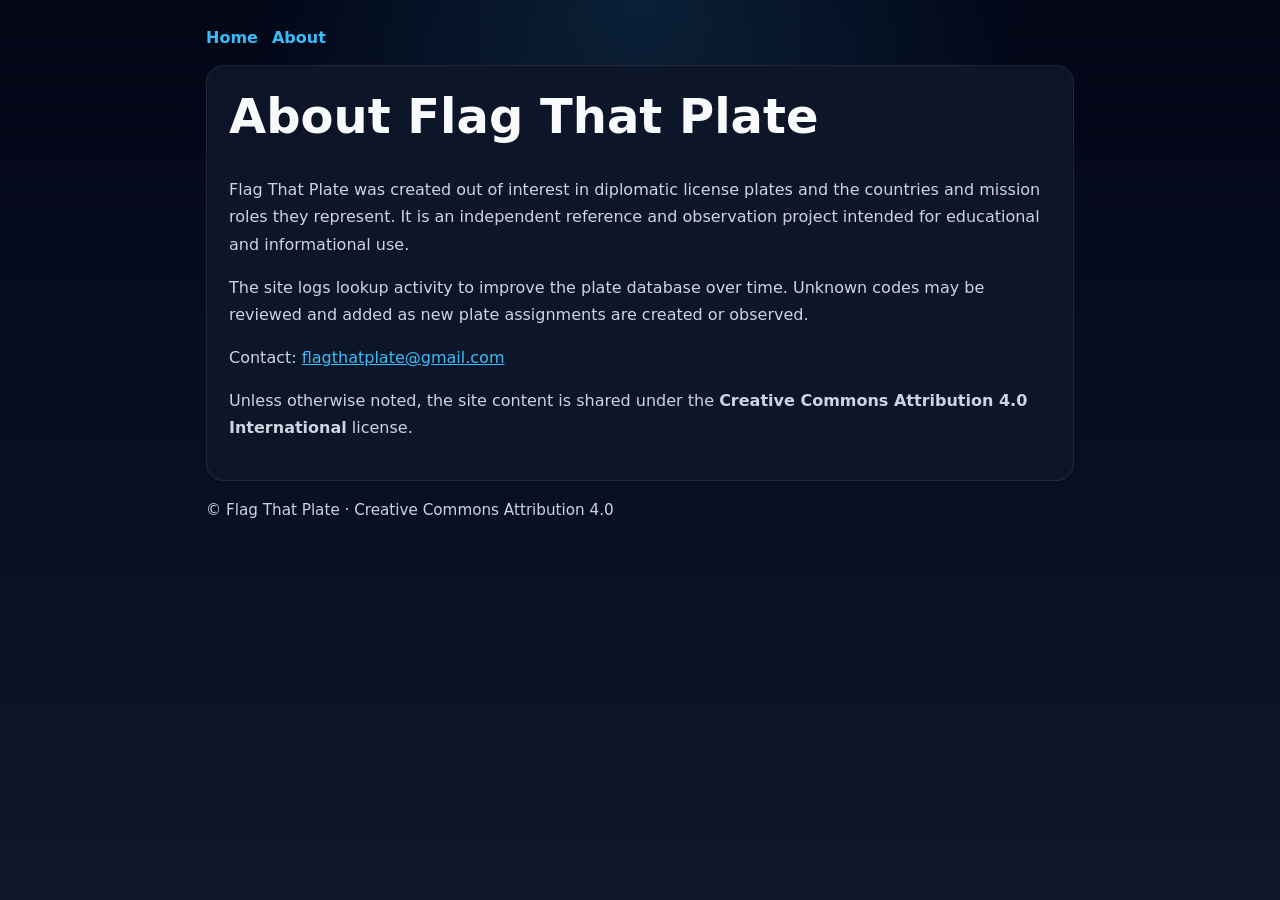
==== about.html @ 2c677496 "Create about.html" ====
<!DOCTYPE html>
<html lang="en">
<head>
  <meta charset="UTF-8" />
  <meta name="viewport" content="width=device-width, initial-scale=1.0" />
  <title>About · Flag That Plate</title>
  <link rel="icon" type="image/png" href="/icon.png" />
  <style>
    :root {
      --bg-1: #020617;
      --bg-2: #0f172a;
      --panel: rgba(15, 23, 42, 0.9);
      --border: rgba(255,255,255,0.08);
      --text: #f8fafc;
      --muted: #cbd5e1;
      --accent: #38bdf8;
      --radius: 18px;
    }
    * { box-sizing: border-box; }
    body {
      margin: 0;
      font-family: Inter, system-ui, Arial, sans-serif;
      color: var(--text);
      background:
        radial-gradient(circle at top, rgba(56,189,248,0.14), transparent 35%),
        linear-gradient(180deg, var(--bg-1) 0%, var(--bg-2) 100%);
      min-height: 100vh;
    }
    .wrap {
      width: min(100%, 900px);
      margin: 0 auto;
      padding: 28px 16px 40px;
    }
    .nav {
      display: flex;
      gap: 14px;
      margin-bottom: 18px;
    }
    .nav a {
      color: var(--accent);
      text-decoration: none;
      font-weight: 600;
    }
    .card {
      background: var(--panel);
      border: 1px solid var(--border);
      border-radius: var(--radius);
      padding: 22px;
    }
    h1 {
      margin-top: 0;
      font-size: clamp(2rem, 4vw, 3rem);
    }
    p, li {
      color: var(--muted);
      line-height: 1.7;
    }
    footer {
      margin-top: 20px;
      color: var(--muted);
      font-size: 0.95rem;
    }
    a { color: var(--accent); }
  </style>
</head>
<body>
  <div class="wrap">
    <div class="nav">
      <a href="/">Home</a>
      <a href="/about.html">About</a>
    </div>

    <div class="card">
      <h1>About Flag That Plate</h1>
      <p>
        Flag That Plate was created out of interest in diplomatic license plates and the
        countries and mission roles they represent. It is an independent reference and
        observation project intended for educational and informational use.
      </p>
      <p>
        The site logs lookup activity to improve the plate database over time. Unknown codes
        may be reviewed and added as new plate assignments are created or observed.
      </p>
      <p>
        Contact: <a href="mailto:flagthatplate@gmail.com">flagthatplate@gmail.com</a>
      </p>
      <p>
        Unless otherwise noted, the site content is shared under the
        <strong>Creative Commons Attribution 4.0 International</strong> license.
      </p>
    </div>

    <footer>
      © Flag That Plate · Creative Commons Attribution 4.0
    </footer>
  </div>
</body>
</html>
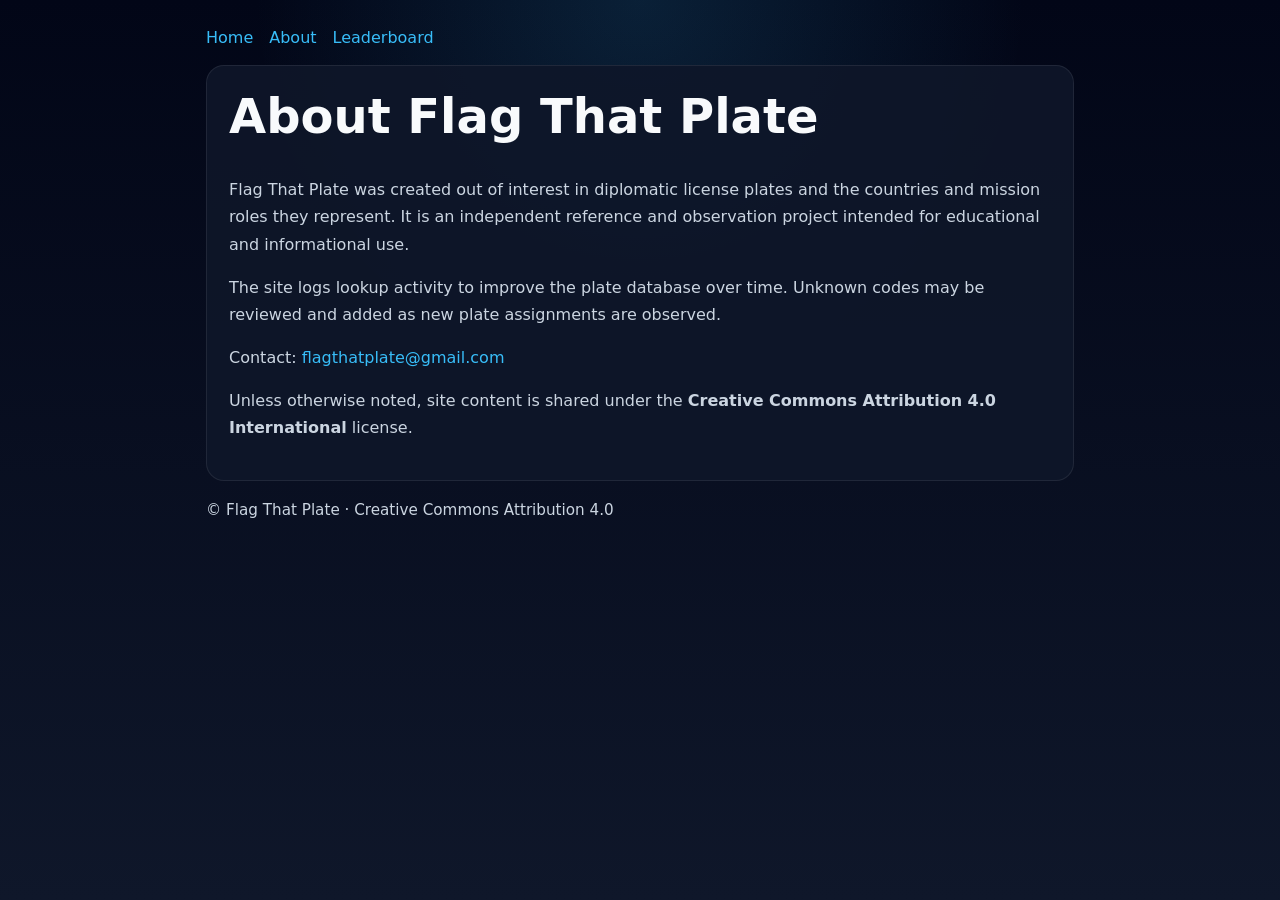
==== commit 79a898e5: "Update about.html" ====
--- a/about.html
+++ b/about.html
@@ -16,7 +16,9 @@
       --accent: #38bdf8;
       --radius: 18px;
     }
+
     * { box-sizing: border-box; }
+
     body {
       margin: 0;
       font-family: Inter, system-ui, Arial, sans-serif;
@@ -26,41 +28,47 @@
         linear-gradient(180deg, var(--bg-1) 0%, var(--bg-2) 100%);
       min-height: 100vh;
     }
+
     .wrap {
       width: min(100%, 900px);
       margin: 0 auto;
       padding: 28px 16px 40px;
     }
+
     .nav {
       display: flex;
-      gap: 14px;
+      gap: 16px;
       margin-bottom: 18px;
+      flex-wrap: wrap;
     }
-    .nav a {
+
+    .nav a, a {
       color: var(--accent);
       text-decoration: none;
-      font-weight: 600;
     }
+
     .card {
       background: var(--panel);
       border: 1px solid var(--border);
       border-radius: var(--radius);
       padding: 22px;
     }
+
     h1 {
       margin-top: 0;
       font-size: clamp(2rem, 4vw, 3rem);
     }
-    p, li {
+
+    p {
       color: var(--muted);
       line-height: 1.7;
     }
+
     footer {
       margin-top: 20px;
       color: var(--muted);
       font-size: 0.95rem;
     }
-    a { color: var(--accent); }
   </style>
 </head>
 <body>
@@ -68,6 +76,7 @@
     <div class="nav">
       <a href="/">Home</a>
       <a href="/about.html">About</a>
+      <a href="/leaderboard.html">Leaderboard</a>
     </div>
 
     <div class="card">
@@ -79,13 +88,13 @@
       </p>
       <p>
         The site logs lookup activity to improve the plate database over time. Unknown codes
-        may be reviewed and added as new plate assignments are created or observed.
+        may be reviewed and added as new plate assignments are observed.
       </p>
       <p>
         Contact: <a href="mailto:flagthatplate@gmail.com">flagthatplate@gmail.com</a>
       </p>
       <p>
-        Unless otherwise noted, the site content is shared under the
+        Unless otherwise noted, site content is shared under the
         <strong>Creative Commons Attribution 4.0 International</strong> license.
       </p>
     </div>
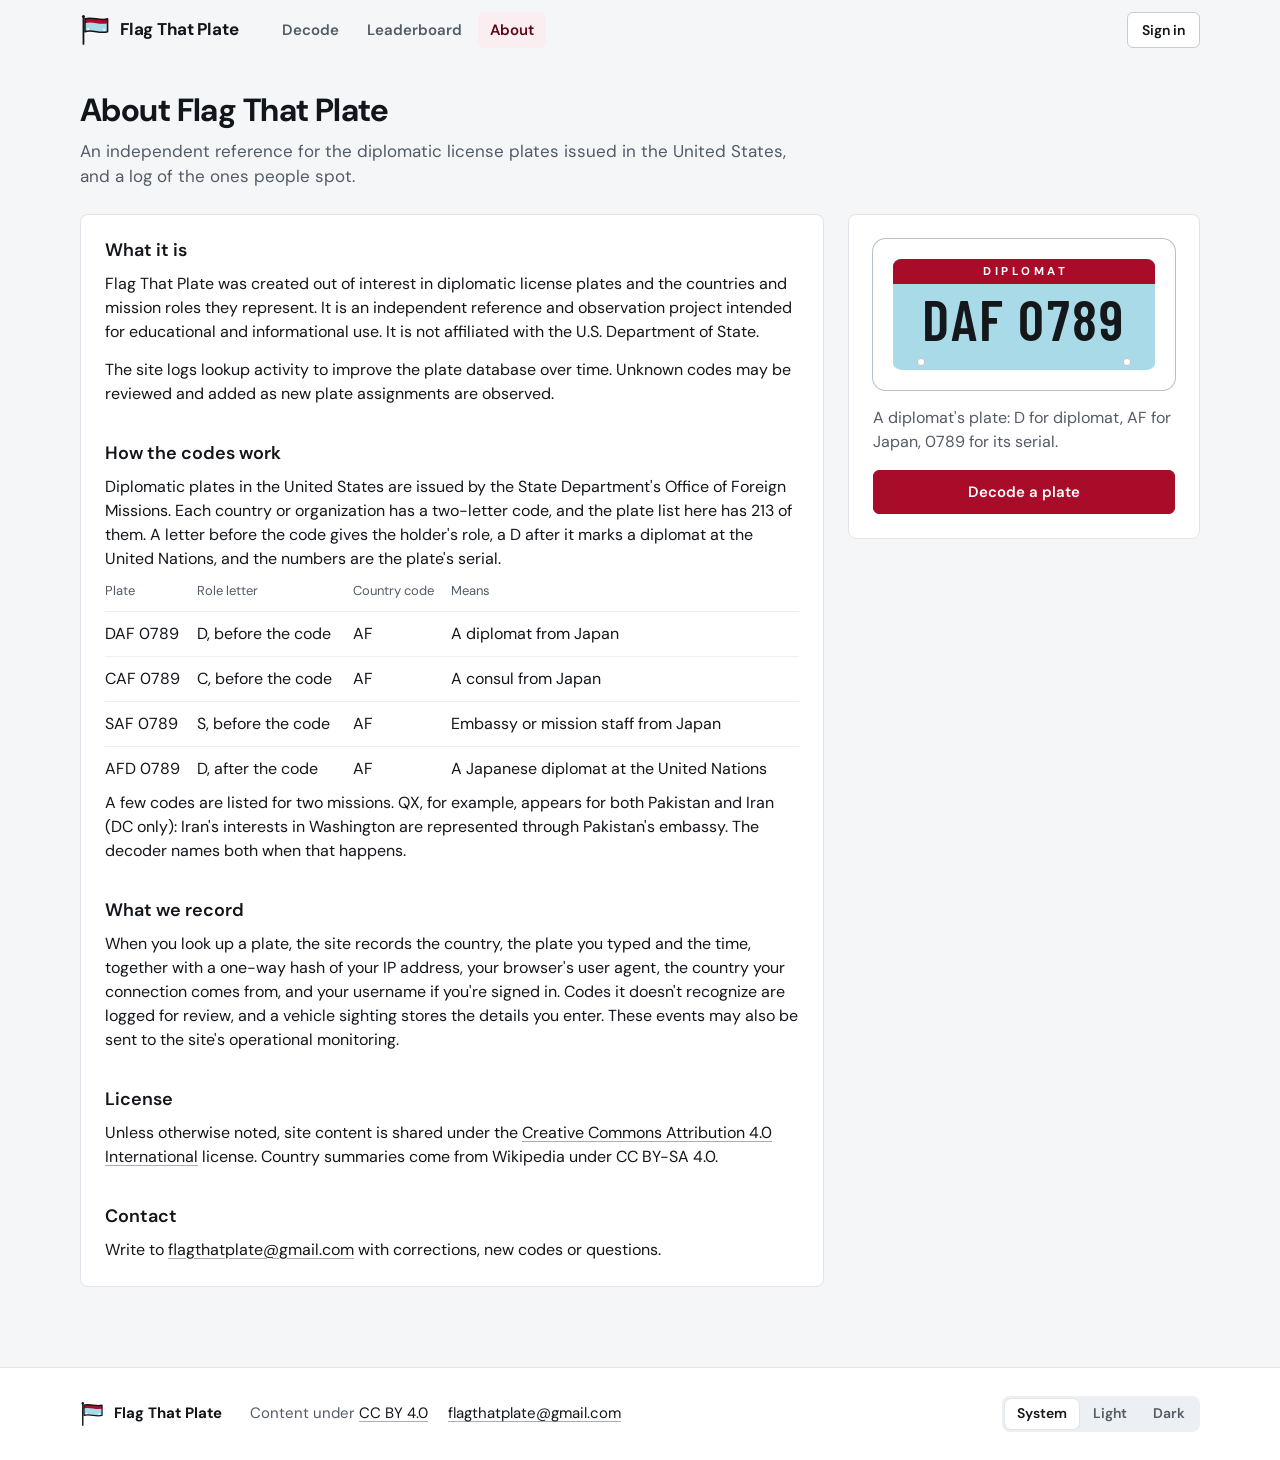
==== commit 93f97d76: "Add files via upload" ====
--- a/about.html
+++ b/about.html
@@ -1,107 +1,128 @@
 <!DOCTYPE html>
 <html lang="en">
 <head>
-  <meta charset="UTF-8" />
-  <meta name="viewport" content="width=device-width, initial-scale=1.0" />
+  <meta charset="utf-8">
+  <meta name="viewport" content="width=device-width, initial-scale=1, viewport-fit=cover">
   <title>About · Flag That Plate</title>
-  <link rel="icon" type="image/png" href="/icon.png" />
-  <style>
-    :root {
-      --bg-1: #020617;
-      --bg-2: #0f172a;
-      --panel: rgba(15, 23, 42, 0.9);
-      --border: rgba(255,255,255,0.08);
-      --text: #f8fafc;
-      --muted: #cbd5e1;
-      --accent: #38bdf8;
-      --radius: 18px;
-    }
-
-    * { box-sizing: border-box; }
-
-    body {
-      margin: 0;
-      font-family: Inter, system-ui, Arial, sans-serif;
-      color: var(--text);
-      background:
-        radial-gradient(circle at top, rgba(56,189,248,0.14), transparent 35%),
-        linear-gradient(180deg, var(--bg-1) 0%, var(--bg-2) 100%);
-      min-height: 100vh;
-    }
-
-    .wrap {
-      width: min(100%, 900px);
-      margin: 0 auto;
-      padding: 28px 16px 40px;
-    }
-
-    .nav {
-      display: flex;
-      gap: 16px;
-      margin-bottom: 18px;
-      flex-wrap: wrap;
-    }
-
-    .nav a, a {
-      color: var(--accent);
-      text-decoration: none;
-    }
-
-    .card {
-      background: var(--panel);
-      border: 1px solid var(--border);
-      border-radius: var(--radius);
-      padding: 22px;
-    }
-
-    h1 {
-      margin-top: 0;
-      font-size: clamp(2rem, 4vw, 3rem);
-    }
-
-    p {
-      color: var(--muted);
-      line-height: 1.7;
-    }
-
-    footer {
-      margin-top: 20px;
-      color: var(--muted);
-      font-size: 0.95rem;
-    }
-  </style>
+  <meta name="description" content="How U.S. diplomatic license plate codes work, what Flag That Plate records when you look one up, and how to get in touch.">
+  <meta name="theme-color" media="(prefers-color-scheme: light)" content="#f4f6f8">
+  <meta name="theme-color" media="(prefers-color-scheme: dark)" content="#0d0e10">
+  <meta name="color-scheme" content="light dark">
+  <link rel="icon" type="image/png" sizes="32x32" href="/assets/img/favicon-32.png">
+  <link rel="icon" type="image/png" sizes="192x192" href="/assets/img/icon-192.png">
+  <link rel="apple-touch-icon" href="/assets/img/apple-touch-icon.png">
+  <meta property="og:type" content="article">
+  <meta property="og:site_name" content="Flag That Plate">
+  <meta property="og:title" content="About · Flag That Plate">
+  <meta property="og:image" content="https://platethatflag.pages.dev/assets/img/og-plate.jpg">
+  <link rel="preconnect" href="https://fonts.googleapis.com">
+  <link rel="preconnect" href="https://fonts.gstatic.com" crossorigin>
+  <link rel="stylesheet" href="https://fonts.googleapis.com/css2?family=Barlow+Condensed:wght@600&family=DM+Sans:wght@400;600;700&display=swap">
+  <link rel="stylesheet" href="/assets/css/site.css">
+  <script>(function () { try { var t = localStorage.getItem("ptf-theme"); if (t === "light" || t === "dark") document.documentElement.setAttribute("data-theme", t); } catch (e) {} })();</script>
+  <script type="module" src="/assets/js/about.js"></script>
 </head>
 <body>
-  <div class="wrap">
-    <div class="nav">
-      <a href="/">Home</a>
-      <a href="/about.html">About</a>
-      <a href="/leaderboard.html">Leaderboard</a>
+  <a class="skip-link" href="#main">Skip to content</a>
+
+  <header class="topbar">
+    <div class="column topbar__inner">
+      <a class="brand" href="/" aria-label="Flag That Plate, home">
+        <svg class="brand__mark" viewBox="4.5 3.5 58 58.5" width="30" height="30" aria-hidden="true" focusable="false"><path class="mark__field" d="M14 11C29 6.5 43 15.5 58 11V36C43 40.5 29 31.5 14 36Z"/><path class="mark__band" d="M14 11C29 6.5 43 15.5 58 11V19.5C43 24 29 15 14 19.5Z"/><path class="mark__line" d="M14 11C29 6.5 43 15.5 58 11V36C43 40.5 29 31.5 14 36Z"/><circle class="mark__bolt" cx="20.5" cy="31" r="2.1"/><circle class="mark__bolt" cx="51.5" cy="32.4" r="2.1"/><path class="mark__pole" d="M11 9V60"/><circle class="mark__finial" cx="11" cy="6.5" r="3"/></svg>
+        <span>Flag That Plate</span>
+      </a>
+      <nav class="nav" aria-label="Main">
+        <a href="/">Decode</a>
+        <a href="/leaderboard.html">Leaderboard</a>
+        <a href="/about.html" aria-current="page">About</a>
+      </nav>
+      <div class="account" data-account></div>
+      <button class="btn btn--quiet btn--icon menu-button" type="button" aria-expanded="false" aria-controls="menu-sheet" aria-label="Open menu">
+        <svg viewBox="0 0 24 24" fill="none" stroke="currentColor" stroke-width="1.6" stroke-linecap="round" aria-hidden="true"><path d="M4 7h16M4 12h16M4 17h16"/></svg>
+      </button>
+    </div>
+    <div class="sheet" id="menu-sheet">
+      <nav class="nav" aria-label="Main">
+        <a href="/">Decode</a>
+        <a href="/leaderboard.html">Leaderboard</a>
+        <a href="/about.html" aria-current="page">About</a>
+      </nav>
+      <div class="sheet__account" data-account-sheet></div>
+    </div>
+  </header>
+  <div class="scrim" data-scrim></div>
+
+  <main id="main" class="column">
+    <div class="page-head">
+      <h1 class="title">About Flag That Plate</h1>
+      <p class="lead">An independent reference for the diplomatic license plates issued in the United States, and a log of the ones people spot.</p>
     </div>
 
-    <div class="card">
-      <h1>About Flag That Plate</h1>
-      <p>
-        Flag That Plate was created out of interest in diplomatic license plates and the
-        countries and mission roles they represent. It is an independent reference and
-        observation project intended for educational and informational use.
-      </p>
-      <p>
-        The site logs lookup activity to improve the plate database over time. Unknown codes
-        may be reviewed and added as new plate assignments are observed.
-      </p>
-      <p>
-        Contact: <a href="mailto:flagthatplate@gmail.com">flagthatplate@gmail.com</a>
-      </p>
-      <p>
-        Unless otherwise noted, site content is shared under the
-        <strong>Creative Commons Attribution 4.0 International</strong> license.
-      </p>
+    <div class="about">
+      <article class="panel prose">
+        <h2>What it is</h2>
+        <p>Flag That Plate was created out of interest in diplomatic license plates and the countries and mission roles they represent. It is an independent reference and observation project intended for educational and informational use. It is not affiliated with the U.S. Department of State.</p>
+        <p>The site logs lookup activity to improve the plate database over time. Unknown codes may be reviewed and added as new plate assignments are observed.</p>
+
+        <h2>How the codes work</h2>
+        <p>Diplomatic plates in the United States are issued by the State Department's Office of Foreign Missions. Each country or organization has a two-letter code, and the plate list here has <span data-code-count>213</span> of them. A letter before the code gives the holder's role, a D after it marks a diplomat at the United Nations, and the numbers are the plate's serial.</p>
+        <div class="table-wrap">
+          <table class="code-table">
+            <caption class="sr-only">How plates for Japan, country code AF, are read</caption>
+            <thead>
+              <tr><th scope="col">Plate</th><th scope="col">Role letter</th><th scope="col">Country code</th><th scope="col">Means</th></tr>
+            </thead>
+            <tbody>
+              <tr><td>DAF 0789</td><td>D, before the code</td><td>AF</td><td>A diplomat from Japan</td></tr>
+              <tr><td>CAF 0789</td><td>C, before the code</td><td>AF</td><td>A consul from Japan</td></tr>
+              <tr><td>SAF 0789</td><td>S, before the code</td><td>AF</td><td>Embassy or mission staff from Japan</td></tr>
+              <tr><td>AFD 0789</td><td>D, after the code</td><td>AF</td><td>A Japanese diplomat at the United Nations</td></tr>
+            </tbody>
+          </table>
+        </div>
+        <p>A few codes are listed for two missions. QX, for example, appears for both Pakistan and Iran (DC only): Iran's interests in Washington are represented through Pakistan's embassy. The decoder names both when that happens.</p>
+
+        <h2>What we record</h2>
+        <p>When you look up a plate, the site records the country, the plate you typed and the time, together with a one-way hash of your IP address, your browser's user agent, the country your connection comes from, and your username if you're signed in. Codes it doesn't recognize are logged for review, and a vehicle sighting stores the details you enter. These events may also be sent to the site's operational monitoring.</p>
+
+        <h2>License</h2>
+        <p>Unless otherwise noted, site content is shared under the <a class="link" href="https://creativecommons.org/licenses/by/4.0/" rel="license noopener" target="_blank">Creative Commons Attribution 4.0 International</a> license. Country summaries come from Wikipedia under CC BY-SA 4.0.</p>
+
+        <h2>Contact</h2>
+        <p>Write to <a class="link" href="mailto:flagthatplate@gmail.com">flagthatplate@gmail.com</a> with corrections, new codes or questions.</p>
+      </article>
+
+      <aside class="rail" aria-label="Example plate">
+        <figure class="panel" style="display:grid;gap:16px">
+          <div class="plate" aria-hidden="true">
+            <div class="plate__face">
+              <div class="plate__band">Diplomat</div>
+              <div class="plate__chars">DAF 0789</div>
+              <div class="plate__foot"><span class="plate__bolt"></span><span class="plate__bolt"></span></div>
+            </div>
+          </div>
+          <figcaption class="muted">A diplomat's plate: D for diplomat, AF for Japan, 0789 for its serial.</figcaption>
+          <a class="btn btn--primary" href="/">Decode a plate</a>
+        </figure>
+      </aside>
     </div>
+  </main>
 
-    <footer>
-      © Flag That Plate · Creative Commons Attribution 4.0
-    </footer>
-  </div>
+  <footer class="footer">
+    <div class="column footer__inner">
+      <span class="footer__brand"><svg class="brand__mark brand__mark--small" viewBox="4.5 3.5 58 58.5" width="24" height="24" aria-hidden="true" focusable="false"><path class="mark__field" d="M14 11C29 6.5 43 15.5 58 11V36C43 40.5 29 31.5 14 36Z"/><path class="mark__band" d="M14 11C29 6.5 43 15.5 58 11V19.5C43 24 29 15 14 19.5Z"/><path class="mark__line" d="M14 11C29 6.5 43 15.5 58 11V36C43 40.5 29 31.5 14 36Z"/><circle class="mark__bolt" cx="20.5" cy="31" r="2.1"/><circle class="mark__bolt" cx="51.5" cy="32.4" r="2.1"/><path class="mark__pole" d="M11 9V60"/><circle class="mark__finial" cx="11" cy="6.5" r="3"/></svg>Flag That Plate</span>
+      <span class="footer__links">
+        <span>Content under <a class="link" href="https://creativecommons.org/licenses/by/4.0/" rel="license noopener" target="_blank">CC BY 4.0</a></span>
+        <a class="link" href="mailto:flagthatplate@gmail.com">flagthatplate@gmail.com</a>
+      </span>
+      <div class="footer__end">
+        <div class="segmented" role="group" aria-label="Theme" data-theme-switch>
+          <button type="button" data-value="system" aria-pressed="true">System</button>
+          <button type="button" data-value="light" aria-pressed="false">Light</button>
+          <button type="button" data-value="dark" aria-pressed="false">Dark</button>
+        </div>
+      </div>
+    </div>
+  </footer>
 </body>
 </html>
--- a/assets/css/site.css
+++ b/assets/css/site.css
@@ -0,0 +1,1111 @@
+/* Flag That Plate — site.css
+   One stylesheet for every page. Layout concept: a quiet light ledger (one ground, white panels,
+   1px edges) around one loud object, the diplomatic plate. The plate's crimson band is the only
+   brand hue: full strength on small marks (the primary button, the data bars, the active nav),
+   pale tints of it on areas. Dark mode is a true-neutral night version of the same ledger.
+
+   Sections
+     1. Tokens (light, dark)          7. Panels, lists, rank bars, stats
+     2. Reset and base                8. Messages, skeletons, empty states
+     3. Type                          9. The plate (signature object)
+     4. Layout and shell              10. Decoder and result
+     5. Buttons and links             11. Toasts
+     6. Forms                         12. Page specifics, utilities, reduced motion
+*/
+
+/* ---------------------------------------------------------------- 1. Tokens */
+:root {
+  /* color: one ground, one ink, one hue (the plate band) with its tints */
+  --ground: #f4f6f8;          /* page: a cool off-white, one step toward the plate's field */
+  --surface: #ffffff;         /* panels */
+  --raised: #eceff3;          /* wells, skeleton bars, hover rows */
+  --border: #e1e5ea;          /* panel edges, about 1.2:1 on white */
+  --rule: #edf0f3;            /* row rules inside lists */
+  --control: #c5ccd5;         /* secondary-button edges, one step stronger */
+  --field-edge: #8b939d;      /* text-field edges: 3.2:1 on white, so the field is visible (WCAG 1.4.11) */
+  --text: #12161b;
+  --muted: #535b66;           /* 6.7:1 on white, 6.1:1 on the ground */
+  --faint: #66707c;           /* placeholders and meta on white only (4.9:1) */
+
+  --accent: #a80c28;          /* the DIPLOMAT band, sampled from the plate */
+  --accent-hover: #8e0a22;
+  --accent-soft: #fbeef0;     /* tint: active nav, selected rows, rank bars */
+  --accent-track: #f2d1d7;    /* stronger tint: the leading rank bar */
+  --accent-ink: #5c0716;      /* text on the tints (13:1) */
+  --on-accent: #ffffff;       /* text on the full hue (7.6:1) */
+
+  --positive: #1d7a4b; --positive-soft: #e2f4e9; --positive-ink: #0e3b24;
+  --negative: #b42318; --negative-soft: #fdecea; --negative-ink: #7a1a12;
+  --notice-soft: #fff7e3; --notice-edge: #efd18a; --notice-ink: #6e4600;
+
+  --focus: #12161b;
+
+  /* the plate is an object, not chrome: it keeps its own colors in both themes */
+  --plate-field: #a9dae8;
+  --plate-band: #a80c28;
+  --plate-band-ink: #ffffff;
+  --plate-ink: #15181b;
+  --plate-hint: #3b5560;      /* placeholder characters, 5:1 on the field */
+  --plate-rim: #ffffff;
+  --plate-edge: #b3c2cb;
+  --plate-shadow: 0 1px 0 rgba(18, 22, 27, 0.06);
+
+  /* type: one grotesk for everything, one condensed face with one job (the plate's characters) */
+  --font: "DM Sans", system-ui, -apple-system, "Segoe UI", Roboto, "Helvetica Neue", Arial, sans-serif;
+  --font-plate: "Barlow Condensed", "Arial Narrow", "Roboto Condensed", "Helvetica Neue", Arial, sans-serif;
+  --fs-small: 0.8125rem;      /* 13px meta, labels */
+  --fs-body: 1rem;            /* 16px running text, inputs */
+  --fs-section: 1.125rem;     /* 18px block titles */
+  --fs-kpi: 1.5rem;           /* 24px figures */
+  --fs-title: clamp(1.625rem, 1.1rem + 1.4vw, 2rem);      /* 26-32px page h1 */
+  --fs-answer: clamp(1.875rem, 1.2rem + 1.9vw, 2.5rem);   /* 30-40px the decoded country */
+
+  /* space and shape: 4px base, one gap, tight radii decided once */
+  --gap: 24px;
+  --pad: 24px;
+  --margin: 24px;             /* page side margin */
+  --column: 1120px;
+  --rail: 352px;
+  --radius-card: 8px;
+  --radius-control: 6px;
+  --radius-chip: 4px;
+  --control-h: 44px;          /* touch-friendly on every pointer */
+  --control-h-sm: 36px;
+  --row: 48px;
+
+  /* motion: tokens from the animate / emil-design-eng skills */
+  --ease-out: cubic-bezier(0.23, 1, 0.32, 1);        /* entering, exiting, UI */
+  --ease-in-out: cubic-bezier(0.77, 0, 0.175, 1);    /* things that move while visible */
+  --ease-drawer: cubic-bezier(0.32, 0.72, 0, 1);     /* the phone menu sheet */
+  --dur-press: 160ms;
+  --dur-hover: 150ms;
+  --dur-pop: 200ms;
+  --dur-enter: 220ms;
+  --dur-sheet: 320ms;
+  --dur-sheet-close: 200ms;   /* closing is the system answering: faster than opening */
+  --dur-toast: 400ms;
+
+  color-scheme: light;
+}
+
+@media (prefers-color-scheme: dark) {
+  :root:not([data-theme="light"]) {
+    --ground: #0d0e10; --surface: #16171a; --raised: #212226; --border: #2a2c30; --rule: #1f2024; --control: #484b52; --field-edge: #6b7079;
+    --text: #f2f3f5; --muted: #b3b7be; --faint: #9a9ea6;
+    --accent: #d02944; --accent-hover: #e03a55; --accent-soft: #2b1519; --accent-track: #4b1d26; --accent-ink: #ffc9d1; --on-accent: #ffffff;
+    --positive: #4cc38a; --positive-soft: #11291d; --positive-ink: #a8e8c6;
+    --negative: #f2735f; --negative-soft: #2f1613; --negative-ink: #ffc4ba;
+    --notice-soft: #2a2110; --notice-edge: #5c4613; --notice-ink: #f5d58a;
+    --focus: #f2f3f5;
+    --plate-field: #9fcfdd; --plate-edge: #5b6b74; --plate-rim: #e9eef1;
+    --plate-shadow: 0 1px 0 rgba(0, 0, 0, 0.4);
+    color-scheme: dark;
+  }
+}
+:root[data-theme="dark"] {
+  --ground: #0d0e10; --surface: #16171a; --raised: #212226; --border: #2a2c30; --rule: #1f2024; --control: #484b52; --field-edge: #6b7079;
+  --text: #f2f3f5; --muted: #b3b7be; --faint: #9a9ea6;
+  --accent: #d02944; --accent-hover: #e03a55; --accent-soft: #2b1519; --accent-track: #4b1d26; --accent-ink: #ffc9d1; --on-accent: #ffffff;
+  --positive: #4cc38a; --positive-soft: #11291d; --positive-ink: #a8e8c6;
+  --negative: #f2735f; --negative-soft: #2f1613; --negative-ink: #ffc4ba;
+  --notice-soft: #2a2110; --notice-edge: #5c4613; --notice-ink: #f5d58a;
+  --focus: #f2f3f5;
+  --plate-field: #9fcfdd; --plate-edge: #5b6b74; --plate-rim: #e9eef1;
+  --plate-shadow: 0 1px 0 rgba(0, 0, 0, 0.4);
+  color-scheme: dark;
+}
+
+@media (max-width: 40em) {
+  :root { --gap: 16px; --pad: 16px; --margin: 16px; }
+}
+
+/* ---------------------------------------------------------------- 2. Reset and base */
+*, *::before, *::after { box-sizing: border-box; }
+html {
+  -webkit-text-size-adjust: 100%;
+  text-size-adjust: 100%;
+  -webkit-tap-highlight-color: transparent;   /* mobile-native: no gray flash; every control has :active */
+}
+body {
+  margin: 0;
+  min-height: 100svh;
+  display: flex;
+  flex-direction: column;
+  background: var(--ground);
+  color: var(--text);
+  font-family: var(--font);
+  font-size: var(--fs-body);
+  line-height: 1.5;
+  font-kerning: normal;
+  -webkit-font-smoothing: antialiased;
+  -moz-osx-font-smoothing: grayscale;
+}
+h1, h2, h3, h4, p, figure, blockquote, dl, dd { margin: 0; }
+ul[class], ol[class] { margin: 0; padding: 0; list-style: none; }
+img, svg, video, canvas { display: block; max-width: 100%; }
+img { height: auto; }
+button, input, select, textarea { font: inherit; color: inherit; letter-spacing: inherit; }
+button { cursor: pointer; }
+[hidden] { display: none !important; }
+::selection { background: var(--accent); color: var(--on-accent); }
+:focus { outline: none; }
+:focus-visible { outline: 2px solid var(--focus); outline-offset: 2px; border-radius: var(--radius-chip); }
+:target { scroll-margin-top: 88px; }
+
+/* break-ui: a one-column grid's implicit "auto" track grows to its widest nowrap child (an email
+   used as a username, "Saint Vincent and the Grenadines") and pushes the page sideways on a phone.
+   minmax(0, 1fr) keeps the track at the container's width so those children truncate instead. */
+.page-head, .rail, .stack, .field, .form, .rows, .ranking, .link-list, .decoder, .ocr, .result,
+.signed-in, .stat, .decode__part {
+  grid-template-columns: minmax(0, 1fr);
+}
+
+/* mobile-native: controls are not text (long-press must not select their labels) */
+button, [role="button"], .btn, .tab, .chip, .nav a {
+  touch-action: manipulation;
+  -webkit-user-select: none;
+  user-select: none;
+  -webkit-touch-callout: none;
+}
+
+/* ---------------------------------------------------------------- 3. Type */
+h1, h2, h3 { text-wrap: balance; hyphens: none; font-weight: 600; }
+.title { font-size: var(--fs-title); line-height: 1.12; letter-spacing: -0.018em; font-weight: 700; }
+.section-title { font-size: var(--fs-section); line-height: 1.3; letter-spacing: -0.005em; }
+.lead { font-size: 1.0625rem; line-height: 1.5; color: var(--muted); max-width: 60ch; text-wrap: pretty; }
+.small, small { font-size: var(--fs-small); line-height: 1.45; }
+.muted { color: var(--muted); }
+.num { font-variant-numeric: tabular-nums; }
+p { max-width: 65ch; text-wrap: pretty; }
+.prose p + p { margin-top: 0.9em; }
+.prose h2 { font-size: var(--fs-section); line-height: 1.3; margin: 2.25rem 0 0.6rem; }
+.prose h2:first-child { margin-top: 0; }
+.prose ul { margin: 0.6rem 0 0; padding-left: 1.2rem; }
+.prose li + li { margin-top: 0.35rem; }
+
+a { color: inherit; text-decoration-thickness: 0.07em; text-underline-offset: 0.2em; }
+.link {
+  color: var(--text);
+  text-decoration: underline;
+  text-decoration-color: color-mix(in srgb, currentColor 35%, transparent);
+  transition: text-decoration-color var(--dur-hover) ease;
+}
+@media (hover: hover) and (pointer: fine) {
+  .link:hover { text-decoration-color: currentColor; }
+}
+
+kbd {
+  font: 600 0.8125rem/1 var(--font);
+  padding: 2px 6px;
+  border-radius: var(--radius-chip);
+  background: var(--raised);
+  color: var(--text);
+}
+
+/* ---------------------------------------------------------------- 4. Layout and shell */
+.skip-link {
+  position: absolute;
+  left: var(--margin);
+  top: 8px;
+  z-index: 100;
+  padding: 10px 14px;
+  border-radius: var(--radius-control);
+  background: var(--text);
+  color: var(--surface);
+  font-weight: 600;
+  text-decoration: none;
+  transform: translateY(-160%);       /* no transition: it answers the Tab key */
+}
+.skip-link:focus-visible { transform: none; }
+
+.column {
+  width: 100%;
+  max-width: calc(var(--column) + var(--margin) * 2);
+  margin-inline: auto;
+  padding-inline: var(--margin);
+}
+
+/* top bar: wordmark on the column's left edge, three links, the account at the right edge */
+.topbar {
+  position: sticky;
+  top: 0;
+  z-index: 40;
+  background: var(--ground);
+  padding-top: env(safe-area-inset-top, 0px);
+  border-bottom: 1px solid transparent;
+  transition: border-color var(--dur-hover) ease;
+}
+.topbar.is-scrolled { border-bottom-color: var(--border); }
+.topbar__inner {
+  display: flex;
+  align-items: center;
+  gap: 24px;
+  height: 60px;
+}
+.brand {
+  display: inline-flex;
+  align-items: center;
+  gap: 10px;
+  margin-right: 8px;
+  color: var(--text);
+  text-decoration: none;
+  font-weight: 700;
+  font-size: 1.0625rem;
+  letter-spacing: -0.01em;
+  white-space: nowrap;
+}
+/* the logo: the plate flying as a flag. The outline and pole take the text colour, so the mark
+   follows light and dark; the plate keeps the plate's own colours. Source: assets/img/logo.svg */
+.brand__mark { width: 30px; height: 30px; flex: none; }
+.brand__mark--small { width: 24px; height: 24px; }
+.mark__field { fill: var(--plate-field); }
+.mark__band { fill: var(--plate-band); }
+.mark__bolt { fill: var(--plate-rim); }
+.mark__line { fill: none; stroke: currentColor; stroke-width: 3; stroke-linejoin: round; }
+.mark__pole { fill: none; stroke: currentColor; stroke-width: 3.5; stroke-linecap: round; }
+.mark__finial { fill: currentColor; }
+.nav { display: flex; align-items: center; gap: 4px; }
+.nav a {
+  display: inline-flex;
+  align-items: center;
+  height: var(--control-h-sm);
+  padding: 0 12px;
+  border-radius: var(--radius-control);
+  color: var(--muted);
+  font-size: 0.9375rem;
+  font-weight: 600;
+  text-decoration: none;
+  transition: background-color var(--dur-hover) ease, color var(--dur-hover) ease;
+}
+.nav a[aria-current="page"] { background: var(--accent-soft); color: var(--accent-ink); }
+@media (hover: hover) and (pointer: fine) {
+  .nav a:not([aria-current="page"]):hover { background: var(--raised); color: var(--text); }
+}
+.brand, .nav { flex: none; }
+/* the account cluster gives way first: its state text truncates before anything is pushed off */
+.account { margin-left: auto; display: flex; flex: 0 1 auto; justify-content: flex-end; align-items: center; gap: 8px; min-width: 0; }
+.account__name {
+  max-width: 18ch;
+  overflow: hidden;
+  text-overflow: ellipsis;
+  white-space: nowrap;
+  font-weight: 600;
+  font-size: 0.9375rem;
+}
+.account__state { min-width: 0; overflow: hidden; text-overflow: ellipsis; color: var(--muted); font-size: 0.9375rem; white-space: nowrap; }
+.account .btn { flex: none; }
+.avatar {
+  flex: none;
+  display: inline-grid;
+  place-items: center;
+  width: 30px;
+  height: 30px;
+  border-radius: 50%;
+  background: var(--accent-soft);
+  color: var(--accent-ink);
+  font-size: 0.8125rem;
+  font-weight: 700;
+}
+
+.topbar .menu-button { display: none; }
+
+/* the phone: links and account move into a sheet that drops from the bar */
+@media (max-width: 47.5em) {
+  .topbar__inner { height: 56px; gap: 12px; }
+  .topbar__inner .nav, .topbar__inner .account { display: none; }
+  .topbar .menu-button { display: inline-flex; margin-left: auto; margin-right: -10px; }
+}
+.sheet {
+  position: fixed;
+  inset: calc(56px + env(safe-area-inset-top, 0px)) 0 auto 0;
+  z-index: 39;
+  padding: 8px var(--margin) calc(20px + env(safe-area-inset-bottom, 0px));
+  background: var(--surface);
+  border-bottom: 1px solid var(--border);
+  box-shadow: 0 18px 40px -24px rgba(0, 0, 0, 0.35);
+  transform-origin: top right;
+  /* closing: the rule that applies once .is-open is gone */
+  transition: opacity var(--dur-sheet-close) var(--ease-drawer), transform var(--dur-sheet-close) var(--ease-drawer), visibility 0s linear var(--dur-sheet-close);
+  opacity: 0;
+  transform: translateY(-8px) scale(0.98);
+  visibility: hidden;
+}
+.sheet.is-open {
+  opacity: 1;
+  transform: none;
+  visibility: visible;
+  transition: opacity var(--dur-sheet) var(--ease-drawer), transform var(--dur-sheet) var(--ease-drawer), visibility 0s;
+}
+.sheet .nav { flex-direction: column; align-items: stretch; gap: 2px; }
+.sheet .nav a { height: var(--control-h); padding: 0 12px; font-size: 1.0625rem; }
+.sheet__account {
+  display: flex;
+  align-items: center;
+  gap: 12px;
+  margin-top: 12px;
+  padding-top: 16px;
+  border-top: 1px solid var(--rule);
+}
+.sheet__account .btn { margin-left: auto; }
+.scrim {
+  position: fixed;
+  inset: 0;
+  z-index: 38;
+  background: rgba(10, 12, 15, 0.32);
+  opacity: 0;
+  visibility: hidden;
+  transition: opacity var(--dur-sheet-close) var(--ease-drawer), visibility 0s linear var(--dur-sheet-close);
+}
+.scrim.is-open { opacity: 1; visibility: visible; transition: opacity var(--dur-sheet) var(--ease-drawer), visibility 0s; }
+
+main { flex: 1 0 auto; }
+.page-head { padding: 32px 0 24px; display: grid; gap: 8px; }
+.page-head .lead { margin-top: 2px; }
+
+/* the decoder screen: main column and a right rail */
+.screen {
+  display: grid;
+  grid-template-columns: minmax(0, 1fr) var(--rail);
+  gap: var(--gap);
+  align-items: start;
+  padding-bottom: 56px;
+}
+.rail { display: grid; gap: var(--gap); position: sticky; top: 84px; }
+.stack { display: grid; gap: var(--gap); min-width: 0; }
+@media (max-width: 62.5em) {
+  .screen { grid-template-columns: minmax(0, 1fr); }
+  .rail { position: static; grid-template-columns: repeat(2, minmax(0, 1fr)); align-items: start; }
+}
+@media (max-width: 40em) {
+  .page-head { padding: 20px 0 16px; }
+  .rail { grid-template-columns: minmax(0, 1fr); }
+}
+
+.footer {
+  margin-top: 24px;
+  border-top: 1px solid var(--border);
+  background: var(--surface);
+  padding-bottom: env(safe-area-inset-bottom, 0px);
+}
+.footer__inner {
+  display: flex;
+  flex-wrap: wrap;
+  align-items: center;
+  gap: 12px 28px;
+  padding-block: 28px;
+  color: var(--muted);
+  font-size: 0.9375rem;
+}
+.footer__brand { display: inline-flex; align-items: center; gap: 10px; color: var(--text); font-weight: 700; }
+.footer__links { display: flex; flex-wrap: wrap; gap: 8px 20px; }
+.footer__end { margin-left: auto; }
+@media (max-width: 40em) {
+  .footer__end { margin-left: 0; width: 100%; }
+}
+
+/* theme switch: a small segmented control */
+.segmented {
+  display: inline-flex;
+  padding: 3px;
+  gap: 2px;
+  border-radius: 8px;
+  background: var(--raised);
+}
+.segmented button {
+  height: 30px;
+  padding: 0 12px;
+  border: 0;
+  border-radius: 6px;
+  background: transparent;
+  color: var(--muted);
+  font-size: 0.875rem;
+  font-weight: 600;
+  transition: background-color var(--dur-hover) ease, color var(--dur-hover) ease, transform var(--dur-press) var(--ease-out);
+}
+.segmented button[aria-pressed="true"] { background: var(--surface); color: var(--text); box-shadow: 0 0 0 1px var(--border); }
+.segmented button:active { transform: scale(0.97); }
+
+/* ---------------------------------------------------------------- 5. Buttons and links */
+.btn {
+  --btn-bg: var(--surface);
+  --btn-ink: var(--text);
+  --btn-edge: var(--control);
+  position: relative;
+  display: inline-flex;
+  align-items: center;
+  justify-content: center;
+  gap: 8px;
+  min-height: var(--control-h);
+  padding: 0 18px;
+  border: 1px solid var(--btn-edge);
+  border-radius: var(--radius-control);
+  background: var(--btn-bg);
+  color: var(--btn-ink);
+  font-size: 0.9375rem;
+  font-weight: 600;
+  line-height: 1.2;
+  text-decoration: none;
+  white-space: nowrap;
+  transition:
+    transform var(--dur-press) var(--ease-out),
+    background-color var(--dur-hover) ease,
+    border-color var(--dur-hover) ease,
+    color var(--dur-hover) ease;
+}
+.btn svg { width: 18px; height: 18px; flex: none; }
+.btn:active:not(:disabled):not([aria-disabled="true"]) { transform: scale(0.97); }
+.btn--primary { --btn-bg: var(--accent); --btn-ink: var(--on-accent); --btn-edge: var(--accent); }
+.btn--quiet { --btn-bg: transparent; --btn-edge: transparent; padding: 0 12px; }
+.btn--small { min-height: var(--control-h-sm); padding: 0 14px; font-size: 0.875rem; }
+.btn--icon { padding: 0; width: var(--control-h); }
+.btn--block { width: 100%; }
+@media (hover: hover) and (pointer: fine) {
+  .btn:hover { --btn-bg: var(--raised); }
+  .btn--primary:hover { --btn-bg: var(--accent-hover); --btn-edge: var(--accent-hover); }
+  .btn--quiet:hover { --btn-bg: var(--raised); }
+}
+.btn:disabled, .btn[aria-disabled="true"] { cursor: not-allowed; opacity: 0.55; }
+
+/* busy: keep the label's width, swap in a spinner so nothing shifts */
+.btn[aria-busy="true"] { cursor: progress; }
+.btn[aria-busy="true"] > :not(.spinner) { visibility: hidden; }
+.btn .spinner { display: none; }
+.btn[aria-busy="true"] .spinner { display: block; position: absolute; inset: 0; margin: auto; }
+.spinner {
+  width: 18px;
+  height: 18px;
+  border-radius: 50%;
+  border: 2px solid currentColor;
+  border-right-color: transparent;
+  animation: spin 600ms linear infinite;   /* constant motion: linear, fast so the wait feels short */
+}
+@keyframes spin { to { transform: rotate(360deg); } }
+
+.text-button {
+  display: inline;
+  padding: 0;
+  border: 0;
+  background: none;
+  color: var(--text);
+  font-weight: 600;
+  text-decoration: underline;
+  text-decoration-color: color-mix(in srgb, currentColor 35%, transparent);
+  text-underline-offset: 0.2em;
+  transition: text-decoration-color var(--dur-hover) ease;
+}
+@media (hover: hover) and (pointer: fine) {
+  .text-button:hover { text-decoration-color: currentColor; }
+}
+
+/* ---------------------------------------------------------------- 6. Forms */
+.field { display: grid; gap: 8px; min-width: 0; }
+.field__label { font-size: 0.875rem; font-weight: 600; }
+.field__label .opt { font-weight: 400; color: var(--muted); }
+.field__hint { font-size: var(--fs-small); color: var(--muted); }
+.input {
+  width: 100%;
+  min-height: var(--control-h);
+  padding: 0 12px;
+  border: 1px solid var(--field-edge);
+  border-radius: var(--radius-control);
+  background: var(--surface);
+  color: var(--text);
+  font-size: 16px;            /* mobile-native: never under 16px, or iOS zooms the page */
+  transition: border-color var(--dur-hover) ease;
+}
+.input::placeholder { color: var(--faint); opacity: 1; }
+/* the focus ring appears at once: focus often comes from the keyboard */
+.input:focus-visible { outline: none; border-color: var(--focus); box-shadow: 0 0 0 1px var(--focus); transition: none; }
+.input[aria-invalid="true"] { border-color: var(--negative); }
+.input[aria-invalid="true"]:focus-visible { box-shadow: 0 0 0 1px var(--negative); }
+.field__error {
+  display: flex;
+  gap: 6px;
+  align-items: flex-start;
+  color: var(--negative);
+  font-size: var(--fs-small);
+  font-weight: 600;
+}
+.field__error svg { width: 16px; height: 16px; flex: none; margin-top: 1px; }
+.password { position: relative; }
+.password .input { padding-right: 76px; }
+.password__toggle {
+  position: absolute;
+  top: 4px;
+  right: 4px;
+  bottom: 4px;
+  min-width: 64px;
+  border: 0;
+  border-radius: 4px;
+  background: transparent;
+  color: var(--muted);
+  font-size: 0.875rem;
+  font-weight: 600;
+  transition: background-color var(--dur-hover) ease, color var(--dur-hover) ease;
+}
+@media (hover: hover) and (pointer: fine) {
+  .password__toggle:hover { background: var(--raised); color: var(--text); }
+}
+.form { display: grid; gap: 16px; }
+.form__grid { display: grid; grid-template-columns: repeat(2, minmax(0, 1fr)); gap: 16px; }
+.form__actions { display: flex; flex-wrap: wrap; align-items: center; gap: 12px; margin-top: 4px; }
+@media (max-width: 35em) {
+  .form__grid { grid-template-columns: minmax(0, 1fr); }
+  .form__actions .btn { flex: 1 1 auto; }
+}
+
+/* ---------------------------------------------------------------- 7. Panels, lists, rank bars, stats */
+.panel {
+  min-width: 0;
+  padding: var(--pad);
+  border: 1px solid var(--border);
+  border-radius: var(--radius-card);
+  background: var(--surface);
+}
+.panel__head {
+  display: flex;
+  flex-wrap: wrap;
+  align-items: baseline;
+  justify-content: space-between;
+  gap: 2px 12px;
+  margin-bottom: 12px;
+}
+.panel__head > h2 { flex: 1 1 auto; min-width: 0; }
+.panel__meta { color: var(--muted); font-size: var(--fs-small); white-space: nowrap; }
+.panel__foot { margin-top: auto; padding-top: 16px; color: var(--muted); font-size: 0.9375rem; }
+
+.rows { display: grid; }
+.row {
+  display: flex;
+  align-items: center;
+  gap: 12px;
+  min-height: var(--row);
+  padding: 6px 0;
+  border-top: 1px solid var(--rule);
+}
+.row:first-child { border-top: 0; }
+.row__main { flex: 1 1 auto; min-width: 0; }
+.row__title {
+  display: block;
+  overflow: hidden;
+  text-overflow: ellipsis;
+  white-space: nowrap;
+  font-weight: 600;
+}
+.row__sub { display: block; color: var(--muted); font-size: var(--fs-small); overflow: hidden; text-overflow: ellipsis; white-space: nowrap; }
+.row__sub--split { display: flex; min-width: 0; }
+.row__who { min-width: 0; overflow: hidden; text-overflow: ellipsis; }
+.row__when { flex: none; white-space: pre; }
+.row__figure { flex: none; font-variant-numeric: tabular-nums; font-weight: 600; text-align: right; }
+.row__figure small { display: block; font-weight: 400; color: var(--muted); }
+.rank {
+  flex: none;
+  width: 2ch;
+  color: var(--muted);
+  font-size: var(--fs-small);
+  font-weight: 600;
+  font-variant-numeric: tabular-nums;
+  text-align: right;
+}
+
+/* flags: real pictures, a 2px radius, one fixed slot so text starts on one edge */
+.flag {
+  flex: none;
+  width: 28px;
+  height: 20px;
+  border-radius: 2px;
+  object-fit: cover;
+  background: var(--raised);
+  box-shadow: 0 0 0 1px color-mix(in srgb, var(--text) 10%, transparent);
+}
+.flag--none {
+  display: inline-grid;
+  place-items: center;
+  color: var(--muted);
+  font-size: 0.625rem;
+  font-weight: 700;
+}
+.flag--none svg { width: 14px; height: 14px; }
+
+/* ranking where the row's fill is the bar: one figure per row, the hue on the data */
+.ranking { display: grid; gap: 2px; }
+.ranking__row {
+  position: relative;
+  display: flex;
+  align-items: center;
+  gap: 12px;
+  min-height: 44px;
+  padding: 0 12px;
+  border-radius: var(--radius-control);
+  isolation: isolate;
+}
+.ranking__row::before {
+  content: "";
+  position: absolute;
+  inset: 0;
+  z-index: -1;
+  border-radius: inherit;
+  background: var(--accent-soft);
+  transform-origin: left center;
+  transform: scaleX(var(--share, 0));
+}
+.ranking__row:first-child::before { background: var(--accent-track); }
+.ranking__name { flex: 1 1 auto; min-width: 0; overflow: hidden; text-overflow: ellipsis; white-space: nowrap; font-weight: 600; }
+.ranking__value { flex: none; font-variant-numeric: tabular-nums; font-weight: 700; }
+
+/* figures: one container split by dividers, label over value */
+.stats {
+  display: grid;
+  grid-template-columns: repeat(var(--cols, 3), minmax(0, 1fr));
+  border: 1px solid var(--border);
+  border-radius: var(--radius-card);
+  overflow: hidden;
+}
+.stat { display: grid; gap: 4px; align-content: start; padding: 14px 16px; min-width: 0; }
+.stat + .stat { border-left: 1px solid var(--border); }
+.stat__label { color: var(--muted); font-size: var(--fs-small); }
+.stat__value {
+  font-size: var(--fs-kpi);
+  line-height: 1.15;
+  font-weight: 600;
+  font-variant-numeric: tabular-nums;
+  overflow-wrap: anywhere;
+}
+.stat__value--text { font-size: 1.125rem; line-height: 1.3; padding-top: 3px; }
+@media (max-width: 35em) {
+  .stats { grid-template-columns: minmax(0, 1fr); }
+  .stat + .stat { border-left: 0; border-top: 1px solid var(--border); }
+  .stat { grid-template-columns: minmax(0, 1fr) auto; align-items: baseline; padding: 12px 14px; }
+  .stat__value { font-size: 1.25rem; text-align: right; }
+  .stat__value--text { font-size: 1rem; padding-top: 0; }
+}
+
+.link-list { display: grid; }
+.link-list a {
+  display: flex;
+  align-items: center;
+  justify-content: space-between;
+  gap: 12px;
+  min-height: var(--row);
+  border-top: 1px solid var(--rule);
+  color: var(--text);
+  font-weight: 600;
+  text-decoration: none;
+}
+.link-list li:first-child a { border-top: 0; }
+.link-list a span:last-child { display: inline-flex; align-items: center; gap: 6px; color: var(--muted); font-weight: 400; font-size: var(--fs-small); white-space: nowrap; }
+.link-list svg { width: 16px; height: 16px; flex: none; color: var(--muted); transition: transform var(--dur-hover) var(--ease-out); }
+@media (hover: hover) and (pointer: fine) {
+  .link-list a:hover svg { transform: translate(2px, -2px); color: var(--text); }
+}
+
+/* ---------------------------------------------------------------- 8. Messages, skeletons, empty states */
+.message {
+  display: flex;
+  gap: 12px;
+  align-items: flex-start;
+  padding: 14px 16px;
+  border-radius: var(--radius-card);
+  border: 1px solid transparent;
+  line-height: 1.5;
+}
+.message svg { width: 20px; height: 20px; flex: none; margin-top: 1px; }
+.message strong { display: block; }
+.message p { color: inherit; }
+.message .text-button { color: inherit; }
+.message--notice { background: var(--notice-soft); border-color: var(--notice-edge); color: var(--notice-ink); }
+.message--error { background: var(--negative-soft); color: var(--negative-ink); }
+.message--success { background: var(--positive-soft); color: var(--positive-ink); }
+
+.empty {
+  padding: 14px 16px;
+  border: 1px dashed var(--control);
+  border-radius: var(--radius-card);
+  color: var(--muted);
+}
+.inline-error { display: flex; flex-wrap: wrap; gap: 4px 12px; align-items: baseline; color: var(--muted); }
+.inline-error strong { color: var(--text); font-weight: 600; }
+
+/* loading: the final layout with flat bars at each value's real size, no shimmer */
+.skeleton {
+  display: block;
+  height: 0.9em;
+  border-radius: var(--radius-chip);
+  background: var(--raised);
+}
+.skeleton--title { height: 1em; width: 62%; }
+.skeleton--fig { height: 1em; width: 2.5ch; }
+.skeleton--flag { width: 28px; height: 20px; border-radius: 2px; flex: none; }
+.skeleton-row { display: flex; align-items: center; gap: 12px; min-height: var(--row); border-top: 1px solid var(--rule); }
+.skeleton-row:first-child { border-top: 0; }
+.skeleton-row .skeleton:nth-child(2) { flex: 1 1 auto; max-width: 55%; }
+
+/* ---------------------------------------------------------------- 9. The plate (signature object) */
+/* A U.S. diplomatic plate: 12 x 6 in, a crimson band with the role, pale-blue field, black
+   characters, two bolt holes. The input *is* the plate's characters. Sized from its own width. */
+.plate {
+  --plate-w: 100%;
+  container-type: inline-size;
+  position: relative;
+  width: var(--plate-w);
+  max-width: 600px;
+  aspect-ratio: 2 / 1;
+  margin-inline: auto;
+  border-radius: 4.2% / 8.4%;
+  background: var(--plate-rim);
+  box-shadow: 0 0 0 1px var(--plate-edge), var(--plate-shadow);
+  padding: 1.6cqi;
+}
+.plate__face {
+  position: relative;
+  height: 100%;
+  border-radius: 3.2% / 6.6%;
+  overflow: hidden;
+  background: var(--plate-field);
+  display: grid;
+  grid-template-rows: 22% 1fr 14%;
+}
+.plate__band {
+  display: flex;
+  align-items: center;
+  justify-content: center;
+  background: var(--plate-band);
+  color: var(--plate-band-ink);
+  font: 700 4.4cqi/1 var(--font);
+  letter-spacing: 0.32em;
+  padding-left: 0.32em;       /* optically re-center the tracked word */
+  text-transform: uppercase;
+  white-space: nowrap;
+}
+.plate__chars {
+  display: block;
+  width: 100%;
+  min-width: 0;
+  margin: 0;
+  padding: 0 4cqi;
+  border: 0;
+  background: transparent;
+  color: var(--plate-ink);
+  caret-color: var(--plate-band);
+  font-family: var(--font-plate);
+  font-weight: 600;
+  font-size: 22cqi;
+  line-height: 1;
+  letter-spacing: 0.04em;
+  text-align: center;
+  text-transform: uppercase;
+  -webkit-appearance: none;
+  appearance: none;
+}
+.plate__chars:not(input) { display: flex; align-items: center; justify-content: center; white-space: nowrap; }
+.plate__chars::placeholder { color: var(--plate-hint); opacity: 1; }
+.plate__chars:focus, .plate__chars:focus-visible { outline: none; }
+.plate__foot {
+  display: flex;
+  align-items: center;
+  justify-content: space-between;
+  padding: 0 9%;
+}
+.plate__bolt {
+  width: 3.2cqi;
+  height: 3.2cqi;
+  border-radius: 50%;
+  background: var(--plate-rim);
+  box-shadow: inset 0 0 0 1px var(--plate-edge);
+}
+.plate__note {
+  color: var(--plate-ink);
+  font: 600 2.4cqi/1 var(--font);
+  letter-spacing: 0.12em;
+  text-transform: uppercase;
+  opacity: 0.72;
+}
+.plate:focus-within { box-shadow: 0 0 0 1px var(--plate-edge), 0 0 0 4px var(--surface), 0 0 0 6px var(--focus); }
+/* a small, read-only plate used in lists and the result header */
+.plate--mini { --plate-w: 132px; max-width: 132px; flex: none; }
+.plate--mini .plate__chars { font-size: 21cqi; padding: 0 2cqi; pointer-events: none; }
+.plate--mini .plate__band { font-size: 7cqi; letter-spacing: 0.22em; padding-left: 0.22em; }
+
+/* fallback for browsers without container units: size from the viewport */
+@supports not (font-size: 1cqi) {
+  .plate__chars { font-size: clamp(48px, 15vw, 132px); }
+  .plate__band { font-size: clamp(11px, 2.8vw, 26px); }
+}
+
+/* ---------------------------------------------------------------- 10. Decoder and result */
+.decoder { display: grid; gap: 20px; }
+.decoder__label { display: flex; flex-wrap: wrap; justify-content: space-between; align-items: baseline; gap: 4px 12px; }
+.decoder__label label { flex: 1 1 auto; font-weight: 600; font-size: 0.9375rem; }
+
+/* the plate decoded in three parts, under the plate */
+.decode {
+  display: grid;
+  grid-template-columns: minmax(0, 0.8fr) minmax(0, 1.6fr) minmax(0, 0.8fr);
+  border: 1px solid var(--border);
+  border-radius: var(--radius-card);
+  overflow: hidden;
+}
+.decode__part { display: grid; gap: 2px; align-content: start; padding: 12px 14px; min-width: 0; }
+.decode__part + .decode__part { border-left: 1px solid var(--border); }
+.decode__part dt { color: var(--muted); font-size: var(--fs-small); display: flex; gap: 8px; align-items: baseline; }
+.decode__part dd { font-weight: 600; font-size: 1.0625rem; line-height: 1.3; overflow-wrap: anywhere; }
+.decode__part dd.is-empty { color: var(--muted); font-weight: 400; }
+.decode__code {
+  display: inline-block;
+  min-width: 1.6em;
+  padding: 1px 6px;
+  border-radius: var(--radius-chip);
+  background: var(--raised);
+  color: var(--text);
+  font: 600 0.8125rem/1.4 var(--font);
+  font-variant-numeric: tabular-nums;
+  text-align: center;
+}
+.decode__part--hit .decode__code { background: var(--accent-soft); color: var(--accent-ink); }
+@media (max-width: 35em) {
+  /* the country takes the first row on a phone; role and serial share the second */
+  .decode { grid-template-columns: minmax(0, 1fr) minmax(0, 1fr); }
+  .decode__part.decode__part--country { grid-column: 1 / -1; grid-row: 1; border-left: 0; }
+  .decode__part:not(.decode__part--country) { border-top: 1px solid var(--border); }
+}
+
+.decoder__actions { display: flex; flex-wrap: wrap; align-items: center; gap: 12px; }
+.decoder__examples { color: var(--muted); font-size: 0.9375rem; display: flex; flex-wrap: wrap; align-items: baseline; gap: 4px 12px; }
+/* text-sized buttons with a 44px tap area (padding out, margin back in, so the line keeps its height) */
+.decoder__examples .text-button { font-weight: 600; font-variant-numeric: tabular-nums; padding: 11px 2px; margin: -11px 0; }
+@media (max-width: 35em) {
+  .decoder__actions .btn { flex: 1 1 calc(50% - 6px); }
+}
+
+/* photo reading: the photo (tap the plate to read that spot) beside what was read */
+.ocr { display: flex; align-items: flex-start; gap: 16px; }
+.ocr__photo {
+  position: relative;
+  flex: none;
+  padding: 0;
+  border: 0;
+  border-radius: var(--radius-control);
+  overflow: hidden;
+  background: var(--raised);
+  line-height: 0;
+  cursor: crosshair;
+}
+.ocr__photo:disabled,
+.ocr__photo[aria-disabled="true"] { cursor: default; }
+.ocr__photo:focus-visible { outline: 2px solid var(--focus); outline-offset: 2px; }
+/* natural proportions, so a tap maps straight onto the photo */
+.ocr__photo img { display: block; width: auto; height: auto; max-width: min(40vw, 240px); max-height: 180px; }
+.ocr__mark {
+  position: absolute;
+  width: 22px;
+  height: 22px;
+  border: 2px solid #fff;
+  border-radius: 50%;
+  outline: 2px solid var(--accent);          /* white and crimson rings show on light and dark photos */
+  transform: translate(-50%, -50%);
+  pointer-events: none;
+}
+.ocr__body { flex: 1 1 auto; min-width: 0; display: grid; gap: 10px; }
+.ocr__text { font-size: 0.9375rem; }
+.ocr__text strong { font-weight: 600; }
+.ocr__choices { display: flex; flex-wrap: wrap; align-items: baseline; gap: 4px 14px; font-size: 0.9375rem; color: var(--muted); }
+.ocr__choices .text-button { font-variant-numeric: tabular-nums; letter-spacing: 0.02em; }
+.ocr__hint { font-size: 0.875rem; color: var(--muted); }
+@media (max-width: 35em) {
+  .ocr { flex-direction: column; }
+  .ocr__photo img { max-width: 100%; max-height: 220px; }
+}
+.progress {
+  height: 4px;
+  border-radius: 999px;
+  background: var(--raised);
+  overflow: hidden;
+}
+.progress__fill {
+  height: 100%;
+  background: var(--accent);
+  transform-origin: left center;
+  transform: scaleX(var(--p, 0));
+  transition: transform 200ms linear;         /* progress is constant motion: linear */
+}
+
+/* the answer */
+.result { display: grid; gap: 20px; }
+.result__head { display: grid; grid-template-columns: auto minmax(0, 1fr); gap: 20px; align-items: center; }
+.result__flag {
+  width: 144px;
+  aspect-ratio: 3 / 2;
+  border-radius: 3px;
+  object-fit: cover;
+  background: var(--raised);
+  box-shadow: 0 0 0 1px color-mix(in srgb, var(--text) 10%, transparent);
+}
+.result__flag--none {
+  display: grid;
+  place-items: center;
+  color: var(--muted);
+}
+.result__flag--none svg { width: 40px; height: 40px; }
+.result__country {
+  font-size: var(--fs-answer);
+  line-height: 1.05;
+  letter-spacing: -0.02em;
+  font-weight: 700;
+  overflow-wrap: anywhere;
+}
+.result__role { margin-top: 8px; color: var(--muted); font-size: 1.0625rem; }
+.result__role strong { color: var(--text); font-weight: 600; }
+.result__summary { font-size: 1rem; line-height: 1.6; }
+.result__source { margin-top: 8px; font-size: var(--fs-small); color: var(--muted); }
+.result__grid { display: grid; grid-template-columns: minmax(0, 1fr) minmax(0, 1fr); gap: var(--gap); align-items: start; }
+.role-def h3 { font-size: 1rem; margin-bottom: 4px; }
+.role-def p { color: var(--muted); }
+.also { color: var(--muted); font-size: 0.9375rem; }
+.also strong { color: var(--text); font-weight: 600; }
+@media (max-width: 40em) {
+  .result__head { grid-template-columns: minmax(0, 1fr); gap: 14px; }
+  .result__flag { width: 112px; }
+  .result__grid { grid-template-columns: minmax(0, 1fr); }
+}
+
+/* a block arriving after a lookup: short and subtle (seen tens of times a day) */
+@media (prefers-reduced-motion: no-preference) {
+  .arrive {
+    opacity: 1;
+    transform: none;
+    transition: opacity var(--dur-enter) var(--ease-out), transform var(--dur-enter) var(--ease-out);
+  }
+  .arrive.is-entering { opacity: 0; transform: translateY(6px); transition: none; }
+}
+@media (prefers-reduced-motion: reduce) {
+  .arrive { transition: opacity 150ms ease; }
+  .arrive.is-entering { opacity: 0; transition: none; }
+}
+
+/* ---------------------------------------------------------------- 11. Toasts (Sonner-style, vanilla) */
+.toaster {
+  position: fixed;
+  z-index: 60;
+  right: max(24px, env(safe-area-inset-right, 0px));
+  bottom: max(24px, env(safe-area-inset-bottom, 0px));
+  display: flex;
+  flex-direction: column;
+  align-items: flex-end;
+  gap: 8px;
+  width: min(360px, calc(100vw - 32px));
+  pointer-events: none;
+}
+@media (max-width: 37.5em) {
+  .toaster { right: 16px; left: 16px; bottom: calc(16px + env(safe-area-inset-bottom, 0px)); width: auto; align-items: stretch; }
+}
+.toast {
+  pointer-events: auto;
+  display: flex;
+  align-items: flex-start;
+  gap: 10px;
+  width: 100%;
+  padding: 14px 14px 14px 16px;
+  border: 1px solid var(--border);
+  border-radius: var(--radius-card);
+  background: var(--surface);
+  color: var(--text);
+  box-shadow: 0 10px 30px -12px rgba(0, 0, 0, 0.28), 0 2px 6px -2px rgba(0, 0, 0, 0.08);
+  touch-action: pan-y;        /* horizontal swipe dismisses; vertical stays with the page */
+  -webkit-user-select: none;
+  user-select: none;
+  opacity: 1;
+  transform: translate3d(0, 0, 0);
+  transition: opacity var(--dur-toast) ease, transform var(--dur-toast) ease;
+}
+/* enter and exit through the same edge (spatial consistency) */
+.toast[data-mounted="false"], .toast[data-removed="true"] { opacity: 0; transform: translate3d(0, 100%, 0); }
+/* while the finger holds it the toast follows 1:1; the swipe exit keeps the inline transform */
+.toast[data-swiping="true"] { transition: none; }
+.toast[data-swiped="true"] { opacity: 0; transition: opacity 200ms ease, transform 200ms var(--ease-out); }
+.toast__icon { width: 20px; height: 20px; flex: none; margin-top: 1px; }
+.toast--success .toast__icon { color: var(--positive); }
+.toast--error .toast__icon { color: var(--negative); }
+.toast__body { flex: 1 1 auto; min-width: 0; }
+.toast__title { font-weight: 600; line-height: 1.35; overflow-wrap: anywhere; }
+.toast__desc { margin-top: 2px; color: var(--muted); font-size: 0.875rem; overflow-wrap: anywhere; }
+.toast__close {
+  flex: none;
+  display: grid;
+  place-items: center;
+  width: 28px;
+  height: 28px;
+  margin: -4px -4px 0 0;
+  border: 0;
+  border-radius: 6px;
+  background: transparent;
+  color: var(--muted);
+  transition: background-color var(--dur-hover) ease, color var(--dur-hover) ease;
+}
+.toast__close svg { width: 16px; height: 16px; }
+@media (hover: hover) and (pointer: fine) {
+  .toast__close:hover { background: var(--raised); color: var(--text); }
+}
+@media (prefers-reduced-motion: reduce) {
+  .toast, .toast[data-mounted="false"], .toast[data-removed="true"], .toast[data-swiped="true"] { transform: none; transition: opacity 200ms ease; }
+}
+
+/* ---------------------------------------------------------------- 12. Page specifics, utilities, reduced motion */
+/* leaderboard: three ranked lists */
+/* cards in a row share a bottom edge: each stretches, its list stays at the top and its one
+   action is pinned to the foot, so a short list never leaves a hole */
+.boards {
+  display: grid;
+  grid-template-columns: repeat(3, minmax(0, 1fr));
+  gap: var(--gap);
+  align-items: stretch;
+  padding-bottom: 56px;
+}
+.boards > .panel { display: flex; flex-direction: column; }
+@media (max-width: 62.5em) { .boards { grid-template-columns: repeat(2, minmax(0, 1fr)); } .boards > :first-child { grid-column: 1 / -1; } }
+@media (max-width: 40em) { .boards { grid-template-columns: minmax(0, 1fr); } }
+
+/* account */
+.auth { display: grid; grid-template-columns: repeat(2, minmax(0, 1fr)); gap: var(--gap); align-items: start; padding-bottom: 56px; }
+.auth--single { grid-template-columns: minmax(0, 640px); }
+@media (max-width: 47.5em) { .auth { grid-template-columns: minmax(0, 1fr); } }
+.signed-in { display: grid; gap: 16px; }
+.signed-in__who { display: flex; align-items: center; gap: 14px; }
+.signed-in__who .avatar { width: 48px; height: 48px; font-size: 1.125rem; }
+
+/* about */
+.about { display: grid; grid-template-columns: minmax(0, 1fr) var(--rail); gap: var(--gap); align-items: start; padding-bottom: 56px; }
+@media (max-width: 62.5em) { .about { grid-template-columns: minmax(0, 1fr); } }
+.code-table { width: 100%; border-collapse: collapse; font-variant-numeric: tabular-nums; }
+.code-table th, .code-table td { text-align: left; padding: 10px 12px 10px 0; border-top: 1px solid var(--rule); vertical-align: top; }
+.code-table thead th { border-top: 0; color: var(--muted); font-size: var(--fs-small); font-weight: 400; }
+.code-table td:first-child { white-space: nowrap; }
+.table-wrap { overflow-x: auto; }
+
+.sr-only {
+  position: absolute !important;
+  width: 1px;
+  height: 1px;
+  padding: 0;
+  margin: -1px;
+  overflow: hidden;
+  clip-path: inset(50%);
+  white-space: nowrap;
+  border: 0;
+}
+.noscript { margin-top: 16px; }
+
+@media (prefers-reduced-motion: reduce) {
+  .sheet, .sheet.is-open { transform: none; }
+  .spinner { animation-duration: 1.2s; }
+  .link-list a svg { transition: none; }
+  .link-list a:hover svg { transform: none; }
+}
+
+@media (prefers-contrast: more) {
+  :root { --border: var(--control); --rule: var(--control); --muted: var(--text); }
+}
+
+@media print {
+  .topbar, .footer, .toaster, .decoder__actions, .sheet, .scrim { display: none !important; }
+  body { background: #fff; color: #000; }
+}
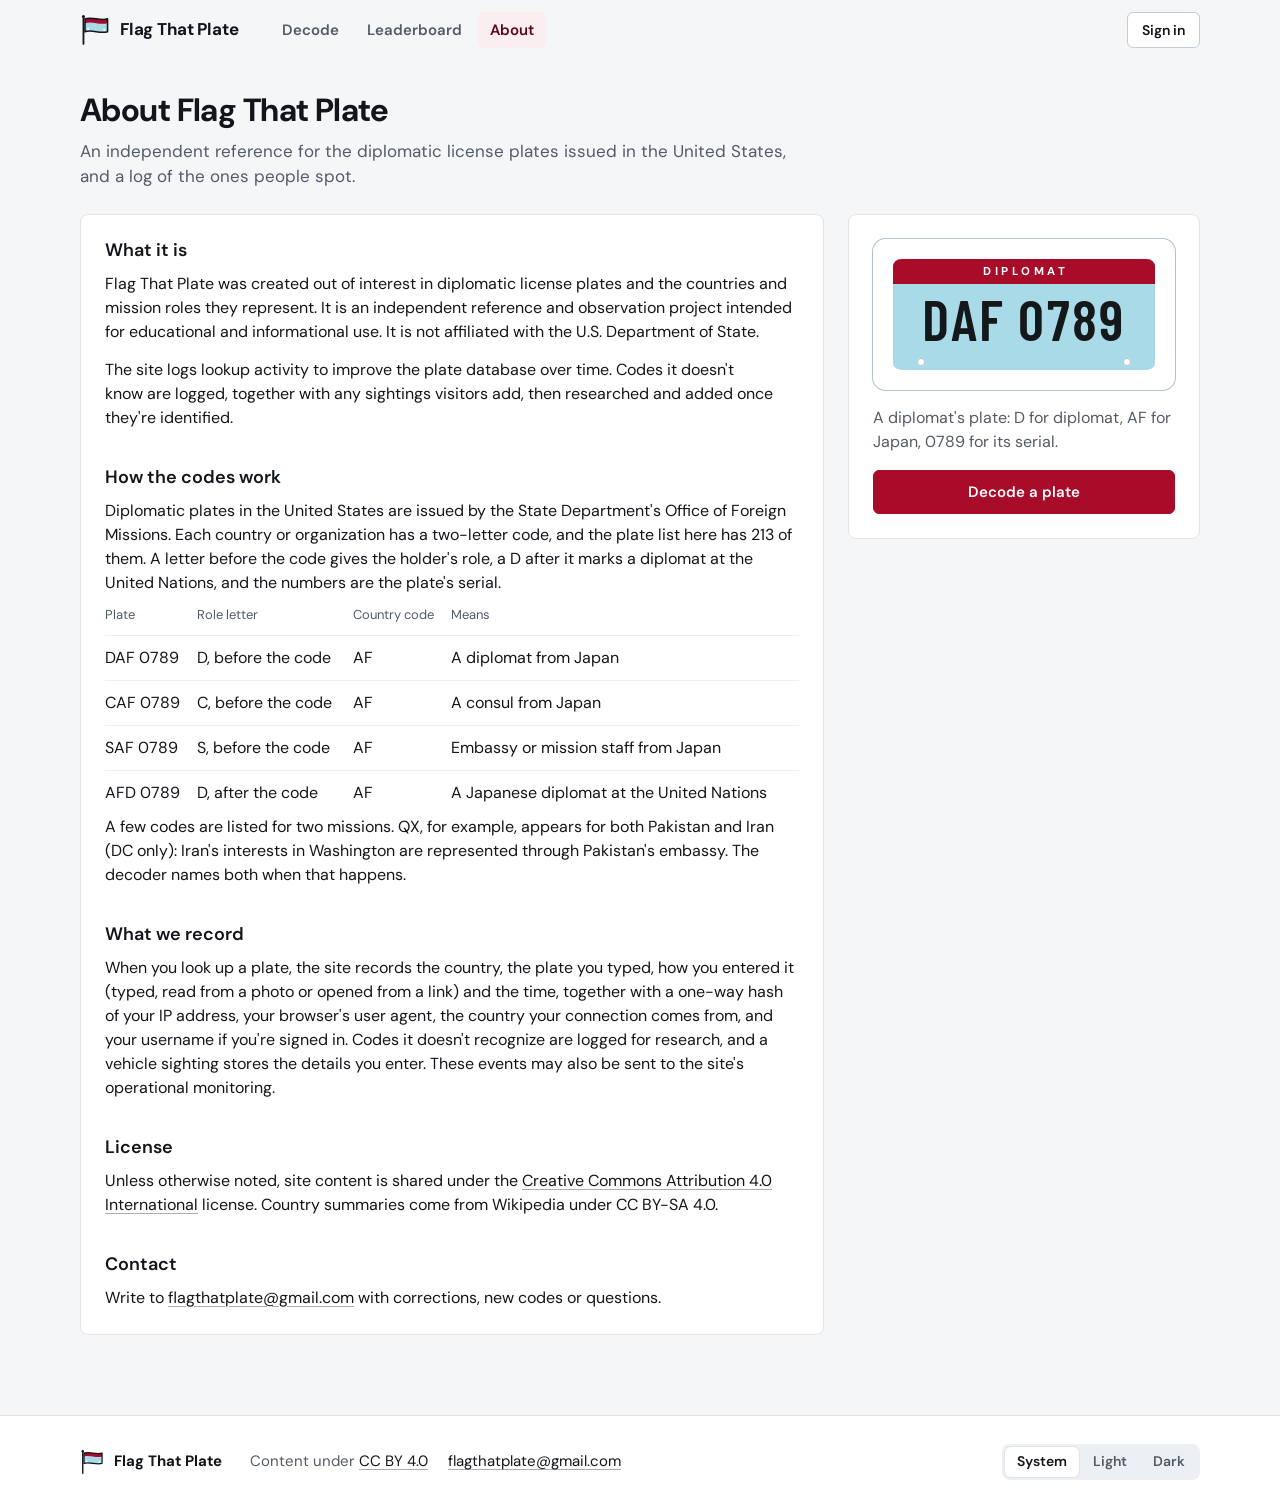
==== commit a8eecde4: "Add files via upload" ====
--- a/about.html
+++ b/about.html
@@ -62,7 +62,7 @@
       <article class="panel prose">
         <h2>What it is</h2>
         <p>Flag That Plate was created out of interest in diplomatic license plates and the countries and mission roles they represent. It is an independent reference and observation project intended for educational and informational use. It is not affiliated with the U.S. Department of State.</p>
-        <p>The site logs lookup activity to improve the plate database over time. Unknown codes may be reviewed and added as new plate assignments are observed.</p>
+        <p>The site logs lookup activity to improve the plate database over time. Codes it doesn't know are logged, together with any sightings visitors add, then researched and added once they're identified.</p>
 
         <h2>How the codes work</h2>
         <p>Diplomatic plates in the United States are issued by the State Department's Office of Foreign Missions. Each country or organization has a two-letter code, and the plate list here has <span data-code-count>213</span> of them. A letter before the code gives the holder's role, a D after it marks a diplomat at the United Nations, and the numbers are the plate's serial.</p>
@@ -83,7 +83,7 @@
         <p>A few codes are listed for two missions. QX, for example, appears for both Pakistan and Iran (DC only): Iran's interests in Washington are represented through Pakistan's embassy. The decoder names both when that happens.</p>
 
         <h2>What we record</h2>
-        <p>When you look up a plate, the site records the country, the plate you typed and the time, together with a one-way hash of your IP address, your browser's user agent, the country your connection comes from, and your username if you're signed in. Codes it doesn't recognize are logged for review, and a vehicle sighting stores the details you enter. These events may also be sent to the site's operational monitoring.</p>
+        <p>When you look up a plate, the site records the country, the plate you typed, how you entered it (typed, read from a photo or opened from a link) and the time, together with a one-way hash of your IP address, your browser's user agent, the country your connection comes from, and your username if you're signed in. Codes it doesn't recognize are logged for research, and a vehicle sighting stores the details you enter. These events may also be sent to the site's operational monitoring.</p>
 
         <h2>License</h2>
         <p>Unless otherwise noted, site content is shared under the <a class="link" href="https://creativecommons.org/licenses/by/4.0/" rel="license noopener" target="_blank">Creative Commons Attribution 4.0 International</a> license. Country summaries come from Wikipedia under CC BY-SA 4.0.</p>
--- a/assets/css/site.css
+++ b/assets/css/site.css
@@ -713,6 +713,7 @@
 .message strong { display: block; }
 .message p { color: inherit; }
 .message .text-button { color: inherit; }
+.message__status { margin-top: 6px; font-size: var(--fs-small); font-weight: 600; }
 .message--notice { background: var(--notice-soft); border-color: var(--notice-edge); color: var(--notice-ink); }
 .message--error { background: var(--negative-soft); color: var(--negative-ink); }
 .message--success { background: var(--positive-soft); color: var(--positive-ink); }
@@ -742,7 +743,8 @@
 
 /* ---------------------------------------------------------------- 9. The plate (signature object) */
 /* A U.S. diplomatic plate: 12 x 6 in, a crimson band with the role, pale-blue field, black
-   characters, two bolt holes. The input *is* the plate's characters. Sized from its own width. */
+   characters, two bolt holes. On the decoder it shows what is typed in the box above it. Sized
+   from its own width. */
 .plate {
   --plate-w: 100%;
   container-type: inline-size;
@@ -798,8 +800,10 @@
   appearance: none;
 }
 .plate__chars:not(input) { display: flex; align-items: center; justify-content: center; white-space: nowrap; }
-.plate__chars::placeholder { color: var(--plate-hint); opacity: 1; }
-.plate__chars:focus, .plate__chars:focus-visible { outline: none; }
+/* the decoder's plate: blank, then filled in as the box is, shrunk to fit past 8 characters */
+.plate__chars[data-plate-chars] { font-size: calc(22cqi * 8 / max(8, var(--len, 8))); overflow: hidden; }
+/* a press on the plate puts the cursor in the box above it */
+.plate[data-plate] { cursor: text; }
 .plate__foot {
   display: flex;
   align-items: center;
@@ -820,7 +824,6 @@
   text-transform: uppercase;
   opacity: 0.72;
 }
-.plate:focus-within { box-shadow: 0 0 0 1px var(--plate-edge), 0 0 0 4px var(--surface), 0 0 0 6px var(--focus); }
 /* a small, read-only plate used in lists and the result header */
 .plate--mini { --plate-w: 132px; max-width: 132px; flex: none; }
 .plate--mini .plate__chars { font-size: 21cqi; padding: 0 2cqi; pointer-events: none; }
@@ -828,7 +831,7 @@
 
 /* fallback for browsers without container units: size from the viewport */
 @supports not (font-size: 1cqi) {
-  .plate__chars { font-size: clamp(48px, 15vw, 132px); }
+  .plate__chars, .plate__chars[data-plate-chars] { font-size: clamp(48px, 15vw, 132px); }
   .plate__band { font-size: clamp(11px, 2.8vw, 26px); }
 }
 
@@ -836,6 +839,23 @@
 .decoder { display: grid; gap: 20px; }
 .decoder__label { display: flex; flex-wrap: wrap; justify-content: space-between; align-items: baseline; gap: 4px 12px; }
 .decoder__label label { flex: 1 1 auto; font-weight: 600; font-size: 0.9375rem; }
+
+/* the plate is typed into a plain, unmistakable text box above the plate; the plate fills in as
+   it is typed, and Look up plate, under the plate, sends it */
+.entry { display: grid; gap: 8px; }
+.input--plate {
+  min-height: 56px;
+  padding: 0 16px;
+  border-width: 2px;
+  font-family: var(--font-plate);
+  font-weight: 600;
+  font-size: 1.75rem;           /* 28px, well over the 16px that stops iOS zooming */
+  letter-spacing: 0.05em;
+  text-transform: uppercase;
+  caret-color: var(--accent);
+}
+/* the hint reads as a hint, not as a plate already typed in */
+.input--plate::placeholder { color: var(--faint); font: 400 1.0625rem/1 var(--font); letter-spacing: 0; text-transform: none; }
 
 /* the plate decoded in three parts, under the plate */
 .decode {
@@ -874,7 +894,7 @@
 /* text-sized buttons with a 44px tap area (padding out, margin back in, so the line keeps its height) */
 .decoder__examples .text-button { font-weight: 600; font-variant-numeric: tabular-nums; padding: 11px 2px; margin: -11px 0; }
 @media (max-width: 35em) {
-  .decoder__actions .btn { flex: 1 1 calc(50% - 6px); }
+  .decoder__actions .btn { flex: 1 1 100%; }
 }
 
 /* photo reading: the photo (tap the plate to read that spot) beside what was read */
